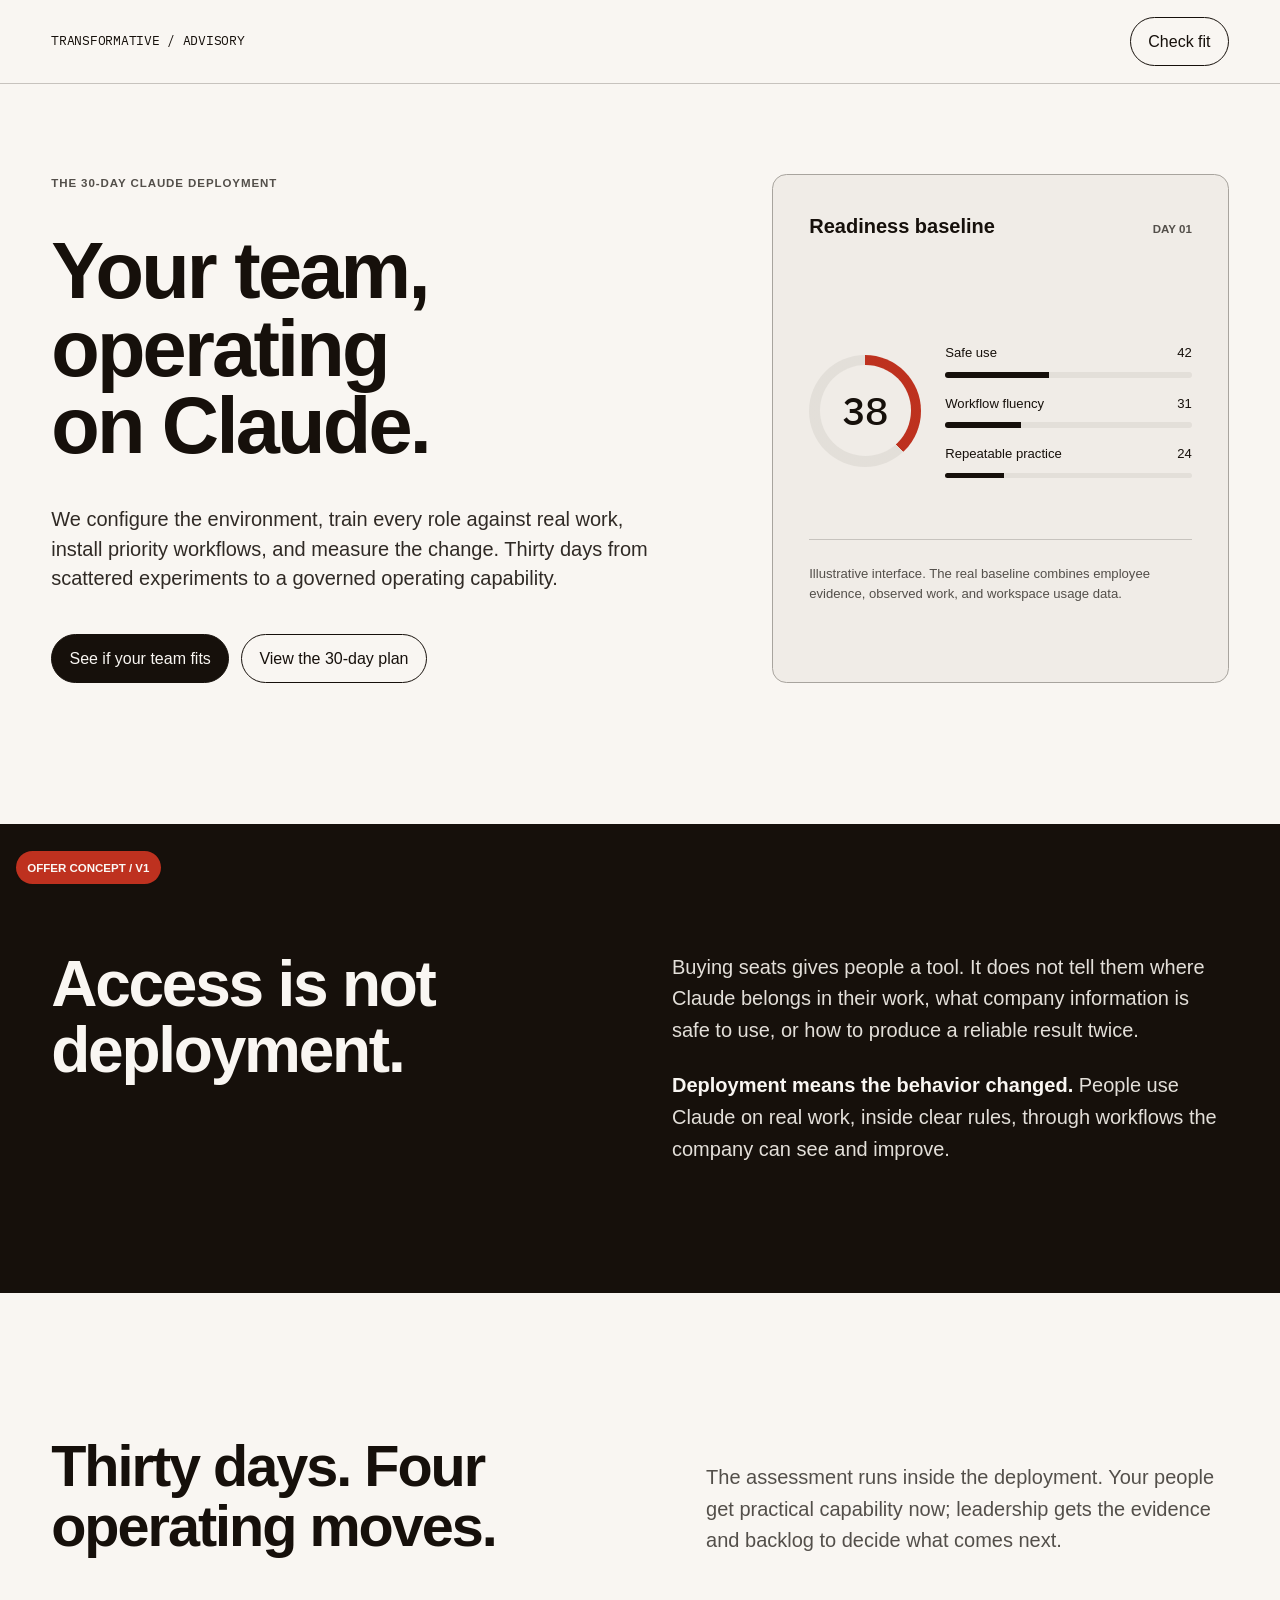
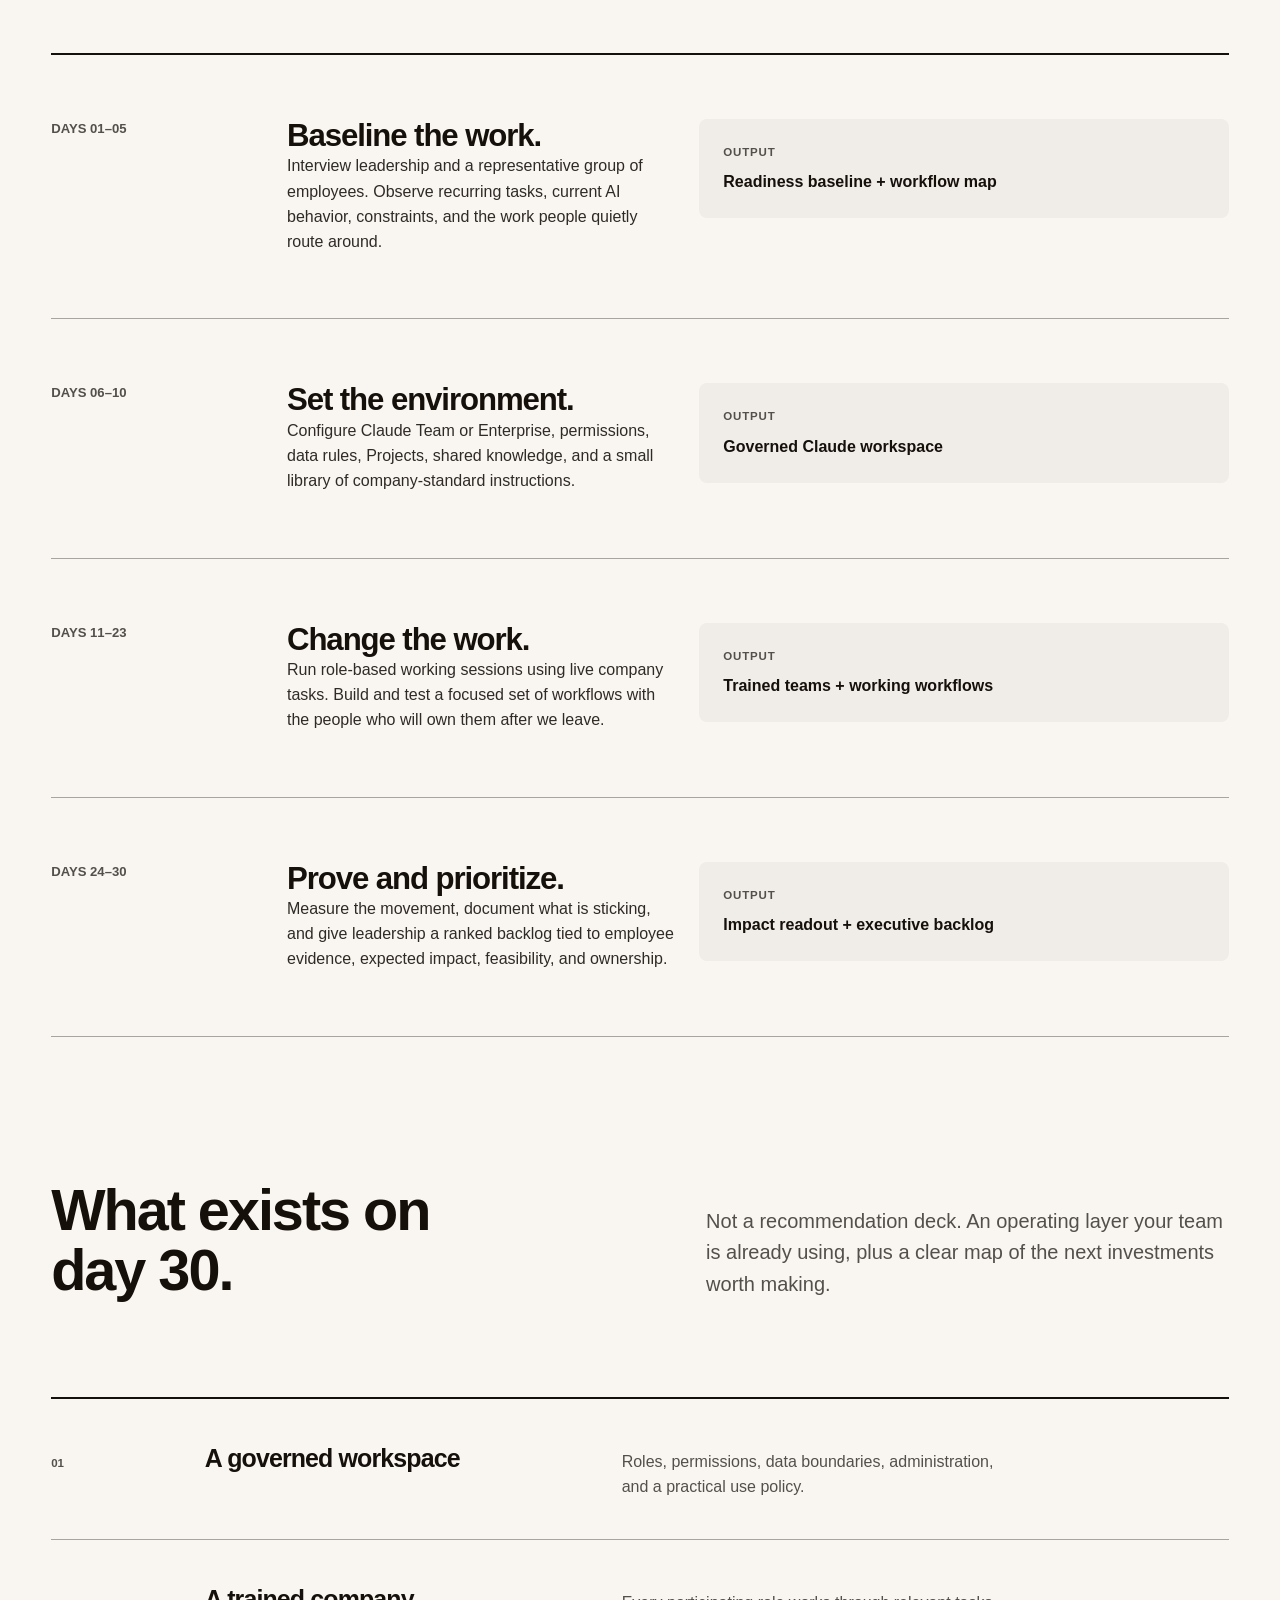
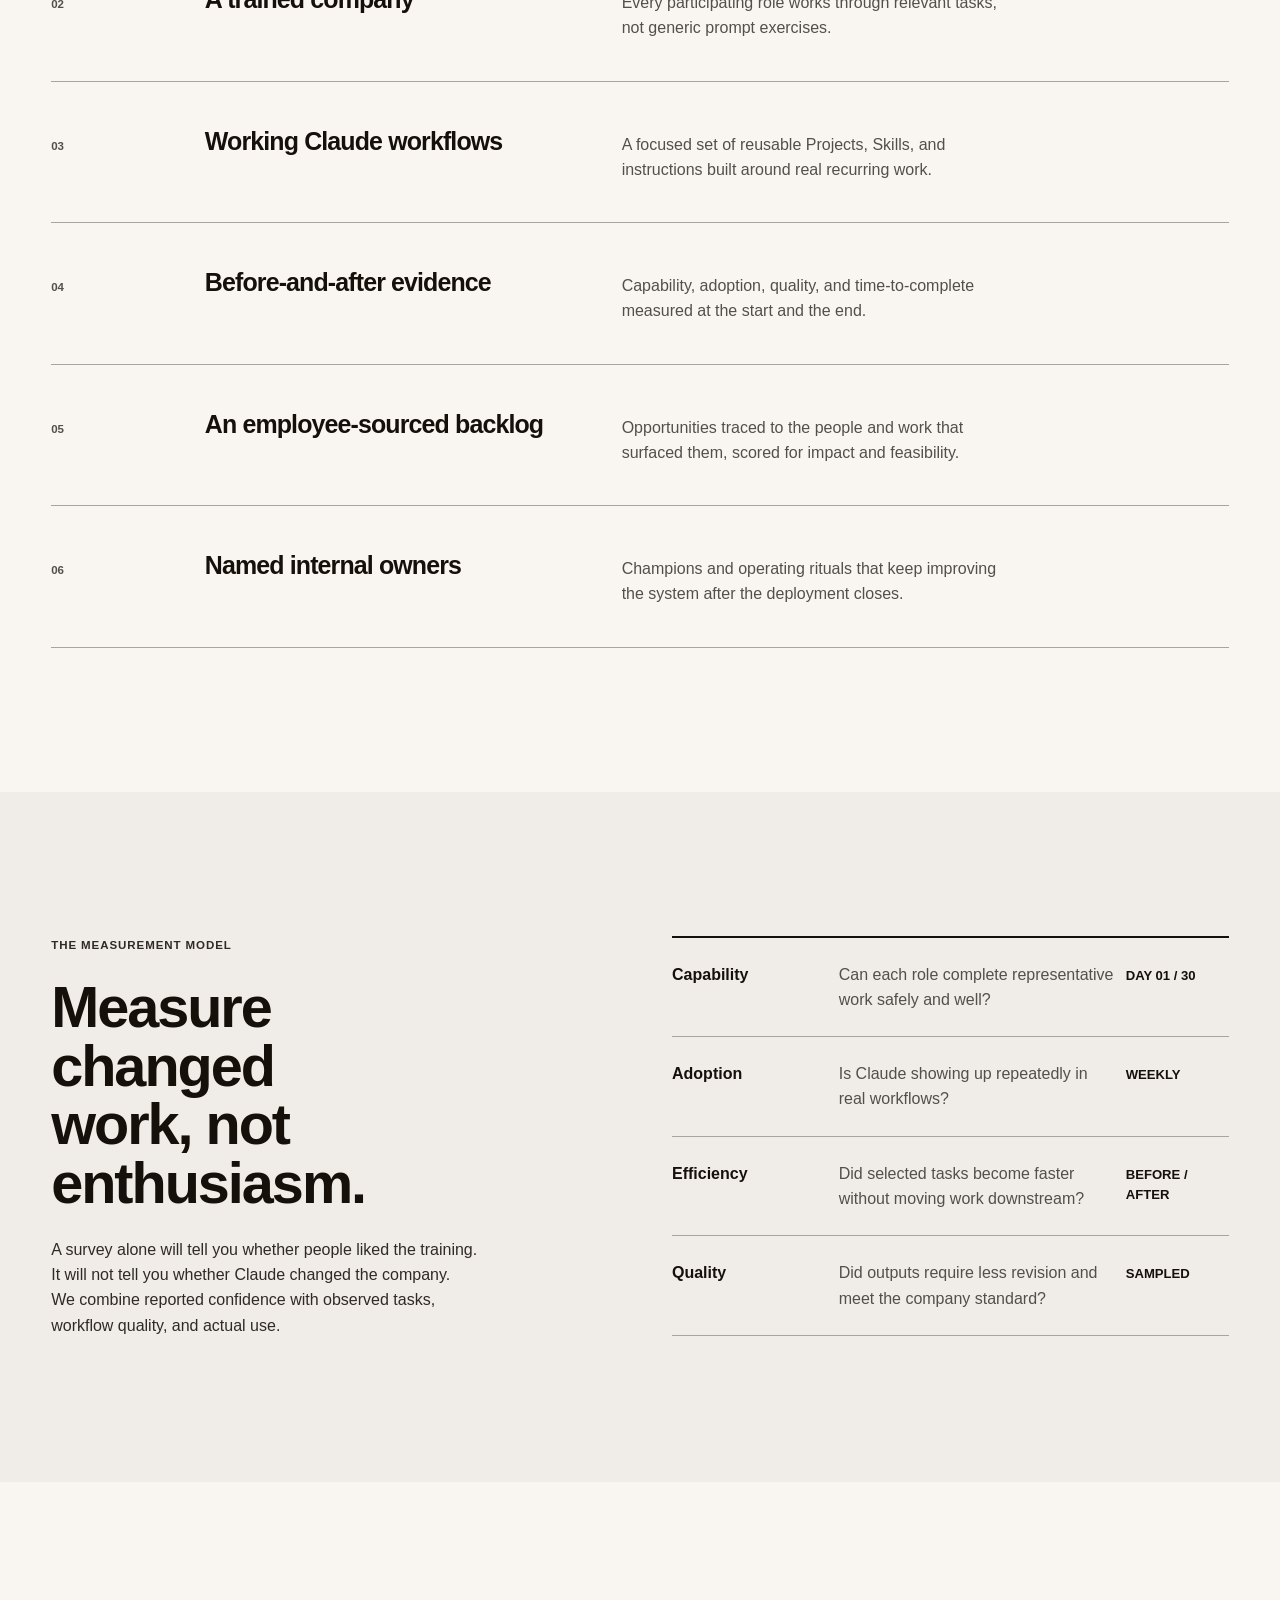
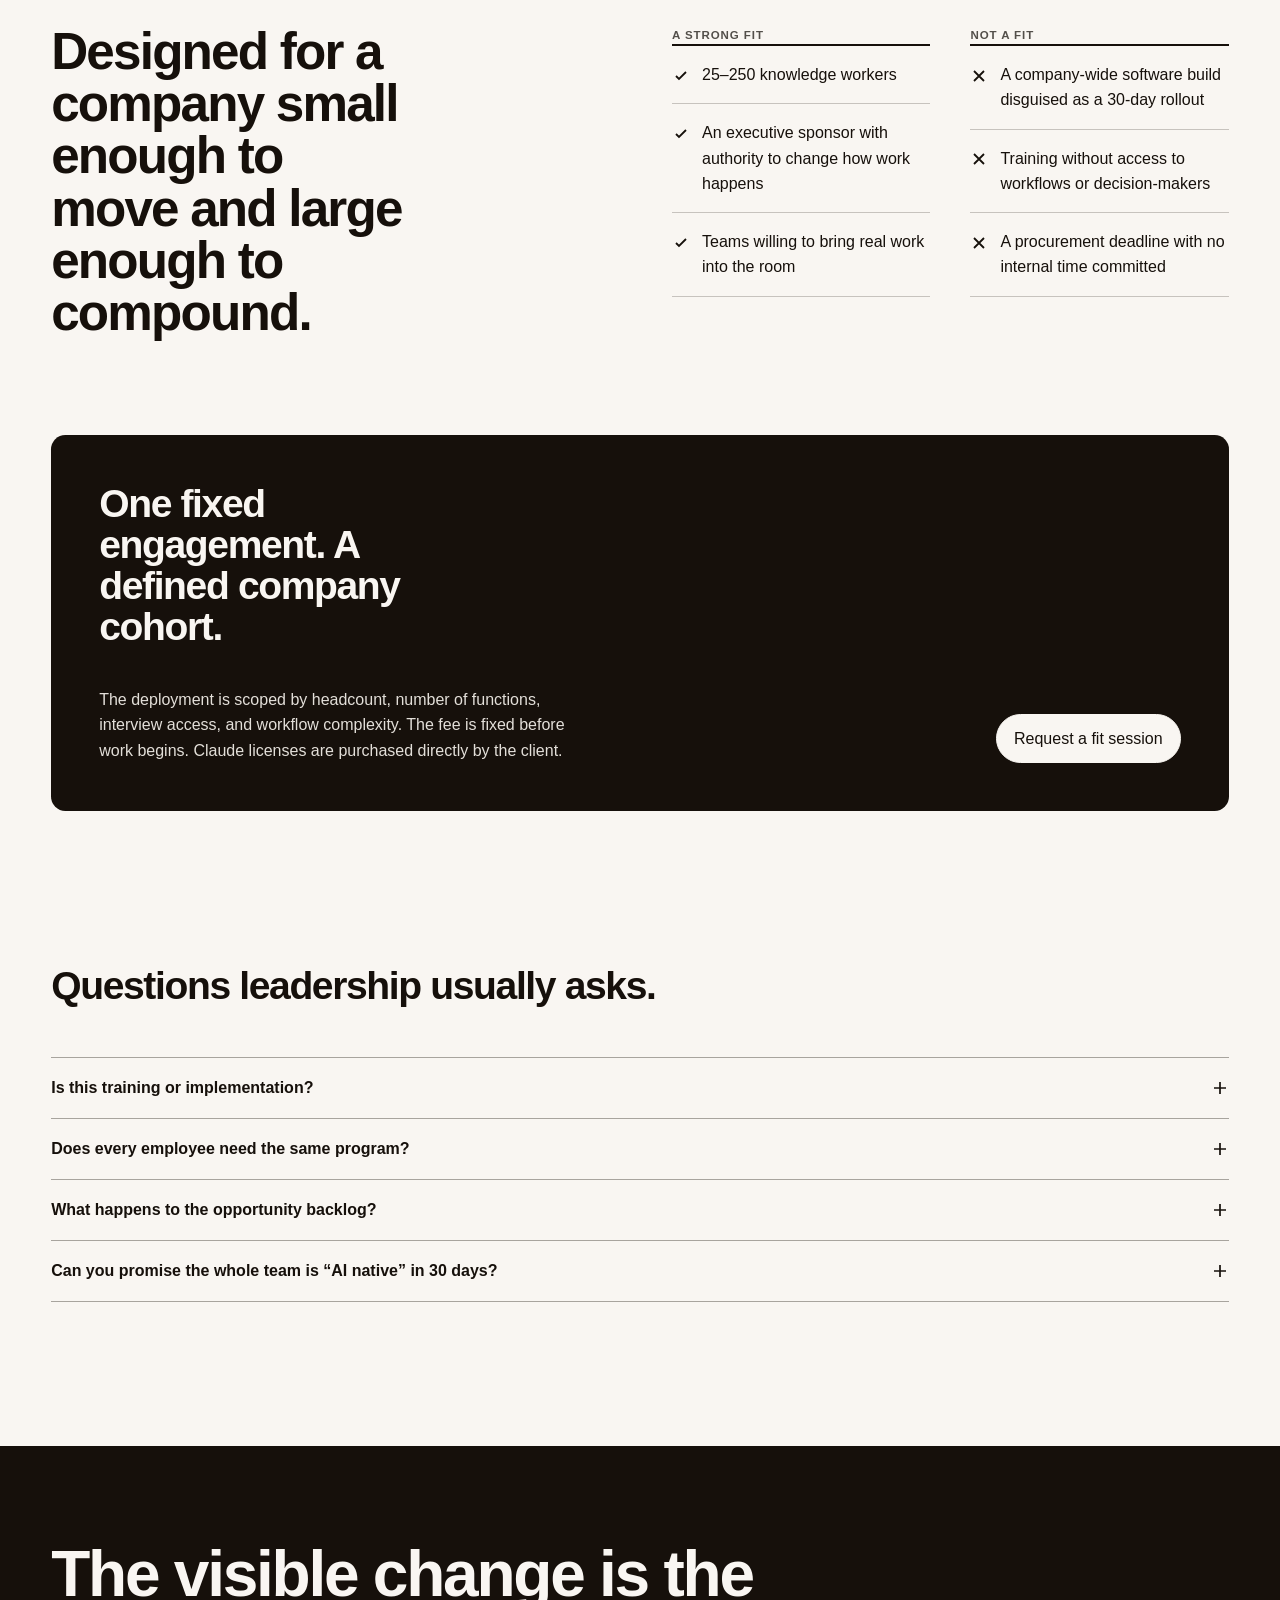
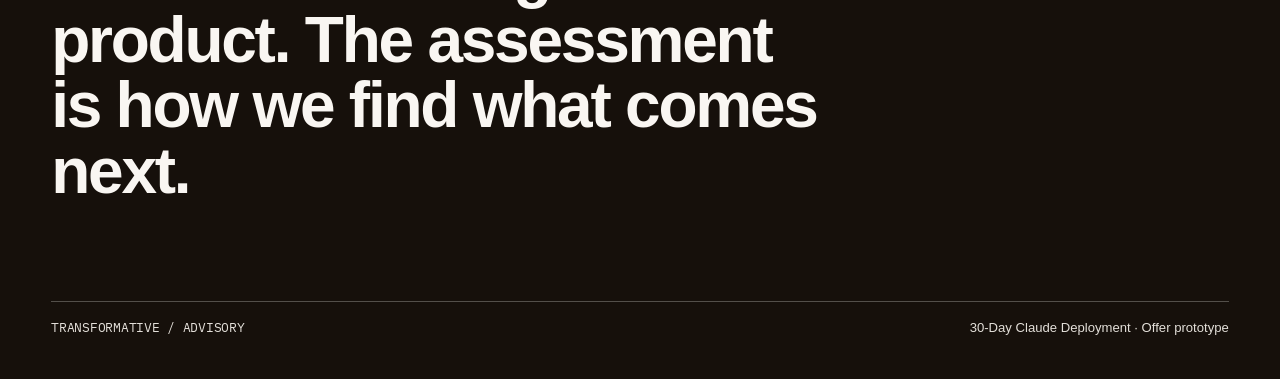
==== 30-day-claude-deployment/index.html @ b27e6325 "Publish 30-day Claude deployment" ====
<!doctype html>
<html lang="en">
<head>
  <meta charset="utf-8">
  <meta name="viewport" content="width=device-width, initial-scale=1, viewport-fit=cover">
  <meta name="description" content="A fixed 30-day Claude deployment for knowledge-work firms: secure setup, role-based training, working workflows, and measured adoption.">
  <title>The 30-Day Claude Deployment · Transformative</title>
  <link rel="preconnect" href="https://api.fontshare.com">
  <link rel="preconnect" href="https://fonts.googleapis.com">
  <link rel="preconnect" href="https://fonts.gstatic.com" crossorigin>
  <link href="https://api.fontshare.com/v2/css?f[]=general-sans@500,600&f[]=switzer@400,600&display=swap" rel="stylesheet">
  <link href="https://fonts.googleapis.com/css2?family=IBM+Plex+Mono:wght@500&display=swap" rel="stylesheet">
  <link rel="stylesheet" href="tokens.css">
  <style>
    /* Hallmark · pre-emit critique: P5 H5 E4 S5 R5 V5
     * genre: modern-minimal · macrostructure: Narrative Workflow · theme: Quiet
     * tone: editorial, exacting, operator-led · anchor hue: signal red
     * enrichment: Tier-A readiness instrument · nav: N9 · footer: Ft5
     * contrast: pass (46–50) · slop: pass (51–55) · honest: pass (56)
     * chrome: pass (57) · tokens: pass (58) · responsive: pass (36, 59, 61–69) · icons: pass (60)
     */
    * { box-sizing: border-box; }
    html, body { margin: 0; overflow-x: clip; scroll-behavior: smooth; }
    body { background: var(--color-paper); color: var(--color-ink); font-family: var(--font-body); font-size: var(--text-base); line-height: 1.58; }
    button, a { font: inherit; }
    a { color: inherit; text-decoration: none; }
    :focus-visible { outline: 3px solid var(--color-focus); outline-offset: 3px; }
    .shell { width: min(100%, var(--page-max)); margin-inline: auto; padding-inline: var(--page-gutter); }
    .nav { min-height: 5.25rem; display: flex; align-items: center; justify-content: space-between; gap: var(--space-md); border-bottom: var(--rule-hair) solid var(--color-rule); }
    .wordmark { font-family: var(--font-outlier); font-size: var(--text-sm); letter-spacing: -0.02em; white-space: nowrap; }
    .nav__cta, .button { min-height: 44px; display: inline-flex; align-items: center; justify-content: center; gap: var(--space-xs); border: var(--rule-hair) solid var(--color-ink); border-radius: var(--radius-pill); padding: 0.68rem 1.08rem; white-space: nowrap; transition: transform var(--dur-fast) var(--ease-out), background-color var(--dur-fast) var(--ease-out), color var(--dur-fast) var(--ease-out); }
    .nav__cta[aria-disabled="true"], .button[aria-disabled="true"] { opacity: 0.55; cursor: not-allowed; pointer-events: none; }
    .button--solid { background: var(--color-ink); color: var(--color-paper); }
    @media (hover:hover) { .nav__cta:hover, .button:hover { transform: translateY(-1px); background: var(--color-ink); color: var(--color-paper); } .button--solid:hover { background: var(--color-ink-2); } }
    .nav__cta:active, .button:active { transform: translateY(1px); }
    .hero { padding-block: clamp(4rem, 7vw, 6rem) clamp(6rem, 11vw, 10rem); display: grid; gap: var(--space-2xl); }
    .hero__copy { display: grid; gap: var(--space-xl); align-content: start; }
    .kicker { margin: 0; color: var(--color-neutral); font-family: var(--font-body); font-weight: 600; font-size: var(--text-xs); letter-spacing: 0.08em; text-transform: uppercase; }
    h1, h2, h3, p { margin: 0; }
    h1, h2, h3 { font-family: var(--font-display); font-weight: 600; letter-spacing: -0.035em; overflow-wrap: anywhere; min-width: 0; }
    h1 { font-size: var(--text-display); line-height: 0.98; max-width: 10ch; }
    .hero__lede { max-width: 55ch; color: var(--color-ink-2); font-size: var(--text-md); line-height: 1.48; }
    .hero__actions { display: flex; flex-wrap: wrap; gap: var(--space-sm); }
    .instrument { border: var(--rule-hair) solid var(--color-rule-2); border-radius: var(--radius-md); background: var(--color-paper-2); padding: clamp(1.25rem, 3vw, 2.25rem); align-self: stretch; display: grid; gap: var(--space-xl); }
    .instrument__top { display: flex; justify-content: space-between; gap: var(--space-md); align-items: baseline; }
    .instrument__top strong { font-family: var(--font-display); font-size: var(--text-md); }
    .instrument__top span { font-family: var(--font-body); font-weight: 600; font-size: var(--text-xs); color: var(--color-neutral); }
    .score { display: grid; grid-template-columns: auto minmax(0,1fr); gap: var(--space-lg); align-items: center; }
    .score__number { width: 7rem; height: 7rem; border-radius: 50%; display: grid; place-items: center; background: conic-gradient(var(--color-accent) 0 38%, var(--color-paper-3) 38% 100%); position: relative; font-family: var(--font-outlier); font-size: var(--text-2xl); font-weight: 500; font-variant-numeric: tabular-nums; }
    .score__number::after { content: ""; position: absolute; inset: 0.65rem; border-radius: 50%; background: var(--color-paper-2); }
    .score__number span { position: relative; z-index: var(--z-base); }
    .bars { display: grid; gap: var(--space-md); }
    .bar { display: grid; gap: var(--space-xs); }
    .bar__label { display: flex; justify-content: space-between; gap: var(--space-md); font-size: var(--text-sm); }
    .bar__track { height: 0.35rem; background: var(--color-paper-3); overflow: clip; border-radius: var(--radius-pill); }
    .bar__fill { height: 100%; width: var(--w); background: var(--color-ink); transform-origin: left; animation: fill var(--dur-slow) var(--ease-out) both; }
    @keyframes fill { from { transform: scaleX(0); } to { transform: scaleX(1); } }
    .instrument__note { padding-top: var(--space-lg); border-top: var(--rule-hair) solid var(--color-rule); color: var(--color-neutral); font-size: var(--text-sm); }
    .premise { background: var(--color-ink); color: var(--color-paper); padding-block: clamp(4rem, 10vw, 8rem); }
    .premise__grid { display: grid; gap: var(--space-2xl); }
    .premise h2 { font-size: clamp(2.35rem, 5vw, 4.8rem); line-height: 1.03; max-width: 14ch; }
    .premise__copy { display: grid; gap: var(--space-lg); max-width: 52ch; color: var(--color-paper-3); font-size: var(--text-md); }
    .premise__copy strong { color: var(--color-paper); }
    .workflow { padding-block: var(--space-4xl); }
    .section-head { display: grid; gap: var(--space-md); margin-bottom: var(--space-3xl); }
    .section-head h2 { font-size: clamp(2.2rem, 4.5vw, 4rem); line-height: 1.04; max-width: 15ch; }
    .section-head p { max-width: 55ch; color: var(--color-neutral); font-size: var(--text-md); }
    .stages { list-style: none; padding: 0; margin: 0; border-top: var(--rule-heavy) solid var(--color-ink); }
    .stage { display: grid; gap: var(--space-lg); padding-block: var(--space-2xl); border-bottom: var(--rule-hair) solid var(--color-rule-2); }
    .stage__time { font-family: var(--font-body); font-weight: 600; font-size: var(--text-sm); color: var(--color-neutral); }
    .stage h3 { font-size: var(--text-xl); line-height: 1.1; }
    .stage p { color: var(--color-ink-2); max-width: 45ch; }
    .stage__output { align-self: start; background: var(--color-paper-2); border-radius: var(--radius-sm); padding: var(--space-lg); display: grid; gap: var(--space-xs); }
    .stage__output span { font-family: var(--font-body); font-weight: 600; font-size: var(--text-xs); color: var(--color-neutral); text-transform: uppercase; letter-spacing: 0.07em; }
    .stage__output strong { font-family: var(--font-display); font-weight: 600; }
    .outcomes { padding-block: 0 var(--space-4xl); }
    .outcome-grid { display: grid; border-top: var(--rule-heavy) solid var(--color-ink); }
    .outcome { padding-block: var(--space-xl); border-bottom: var(--rule-hair) solid var(--color-rule-2); display: grid; gap: var(--space-sm); }
    .outcome__index { font-family: var(--font-body); font-weight: 600; color: var(--color-neutral); font-size: var(--text-xs); }
    .outcome h3 { font-size: var(--text-lg); }
    .outcome p { color: var(--color-neutral); max-width: 45ch; }
    .measurement { background: var(--color-paper-2); padding-block: var(--space-4xl); }
    .measure-grid { display: grid; gap: var(--space-2xl); }
    .measure-copy { display: grid; align-content: start; gap: var(--space-lg); }
    .measure-copy h2 { font-size: clamp(2.2rem, 4.5vw, 4rem); line-height: 1.02; max-width: 11ch; }
    .measure-copy p { color: var(--color-ink-2); max-width: 48ch; }
    .compare { border-top: var(--rule-heavy) solid var(--color-ink); }
    .compare__row { display: grid; gap: var(--space-sm); padding-block: var(--space-lg); border-bottom: var(--rule-hair) solid var(--color-rule-2); }
    .compare__name { font-weight: 600; }
    .compare__method { color: var(--color-neutral); }
    .compare__when { font-family: var(--font-body); font-weight: 600; font-size: var(--text-sm); }
    .fit { padding-block: var(--space-4xl); }
    .fit-grid { display: grid; gap: var(--space-2xl); }
    .fit h2 { font-size: clamp(2.2rem, 4vw, 3.8rem); line-height: 1.02; max-width: 13ch; }
    .fit-columns { display: grid; gap: var(--space-xl); }
    .fit-list { margin: 0; padding: 0; list-style: none; border-top: var(--rule-heavy) solid var(--color-ink); }
    .fit-list li { padding-block: var(--space-md); border-bottom: var(--rule-hair) solid var(--color-rule); display: flex; gap: var(--space-sm); }
    .fit-list svg { flex: 0 0 auto; margin-top: 0.3rem; }
    .commercial { margin-top: var(--space-3xl); background: var(--color-ink); color: var(--color-paper); padding: clamp(1.5rem, 4vw, 3rem); border-radius: var(--radius-md); display: grid; gap: var(--space-xl); }
    .commercial h3 { font-size: var(--text-2xl); line-height: 1.05; max-width: 14ch; }
    .commercial p { color: var(--color-paper-3); max-width: 55ch; }
    .commercial .button { background: var(--color-paper); color: var(--color-ink); border-color: var(--color-paper); justify-self: start; }
    .faq { padding-block: 0 var(--space-4xl); }
    .faq h2 { font-size: var(--text-2xl); margin-bottom: var(--space-xl); }
    details { border-top: var(--rule-hair) solid var(--color-rule-2); }
    details:last-child { border-bottom: var(--rule-hair) solid var(--color-rule-2); }
    summary { cursor: pointer; min-height: 60px; display: flex; align-items: center; justify-content: space-between; gap: var(--space-lg); font-family: var(--font-display); font-weight: 600; list-style: none; }
    summary::-webkit-details-marker { display: none; }
    summary svg { transition: transform var(--dur-fast) var(--ease-out); flex: 0 0 auto; }
    summary:active svg { transform: scale(0.92); }
    details[open] summary svg { transform: rotate(45deg); }
    details p { color: var(--color-neutral); max-width: 65ch; padding-bottom: var(--space-lg); }
    .footer { background: var(--color-ink); color: var(--color-paper); padding-block: var(--space-3xl) var(--space-xl); }
    .footer__line { font-family: var(--font-display); font-size: clamp(2rem, 5vw, 4.2rem); font-weight: 600; line-height: 1.03; letter-spacing: -0.035em; max-width: 22ch; }
    .footer__meta { margin-top: var(--space-3xl); padding-top: var(--space-md); border-top: var(--rule-hair) solid var(--color-neutral); display: flex; justify-content: space-between; gap: var(--space-md); color: var(--color-paper-3); font-size: var(--text-sm); }
    .prototype { position: fixed; inset-inline-start: var(--space-md); inset-block-end: var(--space-md); z-index: var(--z-sticky); padding: 0.45rem 0.7rem; border-radius: var(--radius-pill); background: var(--color-accent); color: var(--color-accent-ink); font-family: var(--font-body); font-weight: 600; font-size: var(--text-xs); box-shadow: 0 1px 2px var(--color-shadow); }
    @media (min-width: 40rem) {
      .stage { grid-template-columns: 0.6fr 1.1fr 1.5fr; align-items: start; }
      .outcome { grid-template-columns: 0.35fr 1fr 1.5fr; align-items: baseline; }
      .compare__row { grid-template-columns: 0.9fr 1.6fr 0.6fr; align-items: baseline; }
      .fit-columns { grid-template-columns: repeat(2, minmax(0, 1fr)); }
    }
    @media (min-width: 60rem) {
      .hero { grid-template-columns: minmax(0, 1.18fr) minmax(0, 0.82fr); align-items: center; }
      .premise__grid, .measure-grid, .fit-grid { grid-template-columns: minmax(0, 1fr) minmax(0, 1fr); }
      .section-head { grid-template-columns: minmax(0, 1.1fr) minmax(0, 0.9fr); align-items: end; }
      .commercial { grid-template-columns: minmax(0, 1fr) auto; align-items: end; }
      .commercial .button { grid-column: 2; grid-row: 1 / span 2; align-self: end; }
    }
    @media (max-width: 24rem) { .hero__actions { display: grid; } .hero__actions .button { width: 100%; } .score { grid-template-columns: 1fr; } .score__number { width: 6rem; height: 6rem; } .footer__meta { flex-direction: column; } }
    @media (prefers-reduced-motion: reduce) { html { scroll-behavior: auto; } *, *::before, *::after { animation-duration: 1ms !important; transition-duration: 1ms !important; } }
  </style>
</head>
<body>
  <header class="shell nav">
    <a class="wordmark" href="#top" aria-label="Transformative, back to top">TRANSFORMATIVE / ADVISORY</a>
    <a class="nav__cta" href="#fit">Check fit</a>
  </header>

  <main id="top">
    <section class="shell hero">
      <div class="hero__copy">
        <p class="kicker">The 30-Day Claude Deployment</p>
        <h1>Your team, operating on Claude.</h1>
        <p class="hero__lede">We configure the environment, train every role against real work, install priority workflows, and measure the change. Thirty days from scattered experiments to a governed operating capability.</p>
        <div class="hero__actions">
          <a class="button button--solid" href="#fit">See if your team fits</a>
          <a class="button" href="#method">View the 30-day plan</a>
        </div>
      </div>
      <aside class="instrument" aria-label="Example AI readiness baseline">
        <div class="instrument__top"><strong>Readiness baseline</strong><span>DAY 01</span></div>
        <div class="score">
          <div class="score__number"><span>38</span></div>
          <div class="bars">
            <div class="bar"><div class="bar__label"><span>Safe use</span><span>42</span></div><div class="bar__track"><div class="bar__fill" style="--w:42%"></div></div></div>
            <div class="bar"><div class="bar__label"><span>Workflow fluency</span><span>31</span></div><div class="bar__track"><div class="bar__fill" style="--w:31%"></div></div></div>
            <div class="bar"><div class="bar__label"><span>Repeatable practice</span><span>24</span></div><div class="bar__track"><div class="bar__fill" style="--w:24%"></div></div></div>
          </div>
        </div>
        <p class="instrument__note">Illustrative interface. The real baseline combines employee evidence, observed work, and workspace usage data.</p>
      </aside>
    </section>

    <section class="premise">
      <div class="shell premise__grid">
        <h2>Access is not deployment.</h2>
        <div class="premise__copy">
          <p>Buying seats gives people a tool. It does not tell them where Claude belongs in their work, what company information is safe to use, or how to produce a reliable result twice.</p>
          <p><strong>Deployment means the behavior changed.</strong> People use Claude on real work, inside clear rules, through workflows the company can see and improve.</p>
        </div>
      </div>
    </section>

    <section class="shell workflow" id="method">
      <div class="section-head">
        <h2>Thirty days. Four operating moves.</h2>
        <p>The assessment runs inside the deployment. Your people get practical capability now; leadership gets the evidence and backlog to decide what comes next.</p>
      </div>
      <ol class="stages">
        <li class="stage"><span class="stage__time">DAYS 01–05</span><div><h3>Baseline the work.</h3><p>Interview leadership and a representative group of employees. Observe recurring tasks, current AI behavior, constraints, and the work people quietly route around.</p></div><div class="stage__output"><span>Output</span><strong>Readiness baseline + workflow map</strong></div></li>
        <li class="stage"><span class="stage__time">DAYS 06–10</span><div><h3>Set the environment.</h3><p>Configure Claude Team or Enterprise, permissions, data rules, Projects, shared knowledge, and a small library of company-standard instructions.</p></div><div class="stage__output"><span>Output</span><strong>Governed Claude workspace</strong></div></li>
        <li class="stage"><span class="stage__time">DAYS 11–23</span><div><h3>Change the work.</h3><p>Run role-based working sessions using live company tasks. Build and test a focused set of workflows with the people who will own them after we leave.</p></div><div class="stage__output"><span>Output</span><strong>Trained teams + working workflows</strong></div></li>
        <li class="stage"><span class="stage__time">DAYS 24–30</span><div><h3>Prove and prioritize.</h3><p>Measure the movement, document what is sticking, and give leadership a ranked backlog tied to employee evidence, expected impact, feasibility, and ownership.</p></div><div class="stage__output"><span>Output</span><strong>Impact readout + executive backlog</strong></div></li>
      </ol>
    </section>

    <section class="shell outcomes">
      <div class="section-head"><h2>What exists on day 30.</h2><p>Not a recommendation deck. An operating layer your team is already using, plus a clear map of the next investments worth making.</p></div>
      <div class="outcome-grid">
        <article class="outcome"><span class="outcome__index">01</span><h3>A governed workspace</h3><p>Roles, permissions, data boundaries, administration, and a practical use policy.</p></article>
        <article class="outcome"><span class="outcome__index">02</span><h3>A trained company</h3><p>Every participating role works through relevant tasks, not generic prompt exercises.</p></article>
        <article class="outcome"><span class="outcome__index">03</span><h3>Working Claude workflows</h3><p>A focused set of reusable Projects, Skills, and instructions built around real recurring work.</p></article>
        <article class="outcome"><span class="outcome__index">04</span><h3>Before-and-after evidence</h3><p>Capability, adoption, quality, and time-to-complete measured at the start and the end.</p></article>
        <article class="outcome"><span class="outcome__index">05</span><h3>An employee-sourced backlog</h3><p>Opportunities traced to the people and work that surfaced them, scored for impact and feasibility.</p></article>
        <article class="outcome"><span class="outcome__index">06</span><h3>Named internal owners</h3><p>Champions and operating rituals that keep improving the system after the deployment closes.</p></article>
      </div>
    </section>

    <section class="measurement">
      <div class="shell measure-grid">
        <div class="measure-copy"><p class="kicker">The measurement model</p><h2>Measure changed work, not enthusiasm.</h2><p>A survey alone will tell you whether people liked the training. It will not tell you whether Claude changed the company. We combine reported confidence with observed tasks, workflow quality, and actual use.</p></div>
        <div class="compare" role="table" aria-label="Measurement dimensions">
          <div class="compare__row" role="row"><span class="compare__name" role="cell">Capability</span><span class="compare__method" role="cell">Can each role complete representative work safely and well?</span><span class="compare__when" role="cell">DAY 01 / 30</span></div>
          <div class="compare__row" role="row"><span class="compare__name" role="cell">Adoption</span><span class="compare__method" role="cell">Is Claude showing up repeatedly in real workflows?</span><span class="compare__when" role="cell">WEEKLY</span></div>
          <div class="compare__row" role="row"><span class="compare__name" role="cell">Efficiency</span><span class="compare__method" role="cell">Did selected tasks become faster without moving work downstream?</span><span class="compare__when" role="cell">BEFORE / AFTER</span></div>
          <div class="compare__row" role="row"><span class="compare__name" role="cell">Quality</span><span class="compare__method" role="cell">Did outputs require less revision and meet the company standard?</span><span class="compare__when" role="cell">SAMPLED</span></div>
        </div>
      </div>
    </section>

    <section class="shell fit" id="fit">
      <div class="fit-grid">
        <h2>Designed for a company small enough to move and large enough to compound.</h2>
        <div class="fit-columns">
          <div><p class="kicker">A strong fit</p><ul class="fit-list"><li><svg width="18" height="18" viewBox="0 0 18 18" aria-hidden="true"><path d="m4 9 3 3 7-7" fill="none" stroke="currentColor" stroke-width="1.8"/></svg><span>25–250 knowledge workers</span></li><li><svg width="18" height="18" viewBox="0 0 18 18" aria-hidden="true"><path d="m4 9 3 3 7-7" fill="none" stroke="currentColor" stroke-width="1.8"/></svg><span>An executive sponsor with authority to change how work happens</span></li><li><svg width="18" height="18" viewBox="0 0 18 18" aria-hidden="true"><path d="m4 9 3 3 7-7" fill="none" stroke="currentColor" stroke-width="1.8"/></svg><span>Teams willing to bring real work into the room</span></li></ul></div>
          <div><p class="kicker">Not a fit</p><ul class="fit-list"><li><svg width="18" height="18" viewBox="0 0 18 18" aria-hidden="true"><path d="M4 4l10 10M14 4 4 14" fill="none" stroke="currentColor" stroke-width="1.8"/></svg><span>A company-wide software build disguised as a 30-day rollout</span></li><li><svg width="18" height="18" viewBox="0 0 18 18" aria-hidden="true"><path d="M4 4l10 10M14 4 4 14" fill="none" stroke="currentColor" stroke-width="1.8"/></svg><span>Training without access to workflows or decision-makers</span></li><li><svg width="18" height="18" viewBox="0 0 18 18" aria-hidden="true"><path d="M4 4l10 10M14 4 4 14" fill="none" stroke="currentColor" stroke-width="1.8"/></svg><span>A procurement deadline with no internal time committed</span></li></ul></div>
        </div>
      </div>
      <div class="commercial">
        <h3>One fixed engagement. A defined company cohort.</h3>
        <p>The deployment is scoped by headcount, number of functions, interview access, and workflow complexity. The fee is fixed before work begins. Claude licenses are purchased directly by the client.</p>
        <a class="button" href="#contact-note">Request a fit session</a>
      </div>
    </section>

    <section class="shell faq" id="contact-note">
      <h2>Questions leadership usually asks.</h2>
      <details><summary>Is this training or implementation?<svg width="18" height="18" viewBox="0 0 18 18" aria-hidden="true"><path d="M9 3v12M3 9h12" fill="none" stroke="currentColor" stroke-width="1.7"/></svg></summary><p>Both, but the unit of work is deployment. Training happens inside configured workflows, with governance and measurement around it. The goal is not that people understand Claude. The goal is that Claude becomes a useful, repeatable part of how the company works.</p></details>
      <details><summary>Does every employee need the same program?<svg width="18" height="18" viewBox="0 0 18 18" aria-hidden="true"><path d="M9 3v12M3 9h12" fill="none" stroke="currentColor" stroke-width="1.7"/></svg></summary><p>No. Everyone receives a common operating foundation. Role-based sessions then focus on the work, risks, and patterns relevant to each function. Executives, operators, sales, finance, and product should not receive the same workshop.</p></details>
      <details><summary>What happens to the opportunity backlog?<svg width="18" height="18" viewBox="0 0 18 18" aria-hidden="true"><path d="M9 3v12M3 9h12" fill="none" stroke="currentColor" stroke-width="1.7"/></svg></summary><p>The company owns it. Leadership can assign items internally, engage another partner, or continue with Transformative through a separate build-and-deploy cadence. The 30-day engagement stands on its own.</p></details>
      <details><summary>Can you promise the whole team is “AI native” in 30 days?<svg width="18" height="18" viewBox="0 0 18 18" aria-hidden="true"><path d="M9 3v12M3 9h12" fill="none" stroke="currentColor" stroke-width="1.7"/></svg></summary><p>No serious operator should promise a permanent culture change in a month. We can promise a governed environment, role-specific working sessions, deployed workflows, measured evidence, and internal owners. That is enough to move the company from access to operating capability.</p></details>
    </section>
  </main>

  <footer class="footer">
    <div class="shell"><p class="footer__line">The visible change is the product. The assessment is how we find what comes next.</p><div class="footer__meta"><span class="wordmark">TRANSFORMATIVE / ADVISORY</span><span>30-Day Claude Deployment · Offer prototype</span></div></div>
  </footer>
  <div class="prototype" aria-label="This page is a concept prototype">OFFER CONCEPT / V1</div>
</body>
</html>
---- 30-day-claude-deployment/tokens.css ----
:root {
  --color-paper: oklch(97.5% 0.006 78);
  --color-paper-2: oklch(94.5% 0.008 78);
  --color-paper-3: oklch(90.5% 0.009 78);
  --color-ink: oklch(18% 0.014 66);
  --color-ink-2: oklch(29% 0.012 66);
  --color-neutral: oklch(43% 0.01 70);
  --color-muted: oklch(50% 0.009 72);
  --color-rule: oklch(82% 0.009 76);
  --color-rule-2: oklch(72% 0.01 76);
  --color-accent: oklch(53% 0.18 31);
  --color-accent-ink: oklch(98% 0.005 78);
  --color-focus: oklch(44% 0.17 31);
  --color-success: oklch(46% 0.11 150);
  --color-error: oklch(49% 0.18 25);
  --color-shadow: oklch(20% 0.01 66 / 0.14);
  --font-display: "General Sans", "Avenir Next", sans-serif;
  --font-body: "Switzer", "Avenir Next", sans-serif;
  --font-outlier: "IBM Plex Mono", ui-monospace, monospace;
  --space-3xs: 0.125rem;
  --space-2xs: 0.25rem;
  --space-xs: 0.5rem;
  --space-sm: 0.75rem;
  --space-md: 1rem;
  --space-lg: 1.5rem;
  --space-xl: 2.5rem;
  --space-2xl: 4rem;
  --space-3xl: 6rem;
  --space-4xl: 9rem;
  --text-xs: 0.72rem;
  --text-sm: 0.82rem;
  --text-base: 1rem;
  --text-md: 1.25rem;
  --text-lg: 1.56rem;
  --text-xl: 1.95rem;
  --text-2xl: 2.44rem;
  --text-3xl: 3.05rem;
  --text-display: clamp(2.9rem, 6.2vw, 5.25rem);
  --ease-out: cubic-bezier(0.16, 1, 0.3, 1);
  --ease-in: cubic-bezier(0.7, 0, 0.84, 0);
  --ease-in-out: cubic-bezier(0.65, 0, 0.35, 1);
  --dur-fast: 120ms;
  --dur-base: 240ms;
  --dur-slow: 520ms;
  --rule-hair: 1px;
  --rule-heavy: 2px;
  --radius-sm: 0.5rem;
  --radius-md: 0.9rem;
  --radius-pill: 999px;
  --page-gutter: clamp(1rem, 4vw, 4.5rem);
  --page-max: 92rem;
  --z-base: 1;
  --z-raised: 10;
  --z-sticky: 200;
}
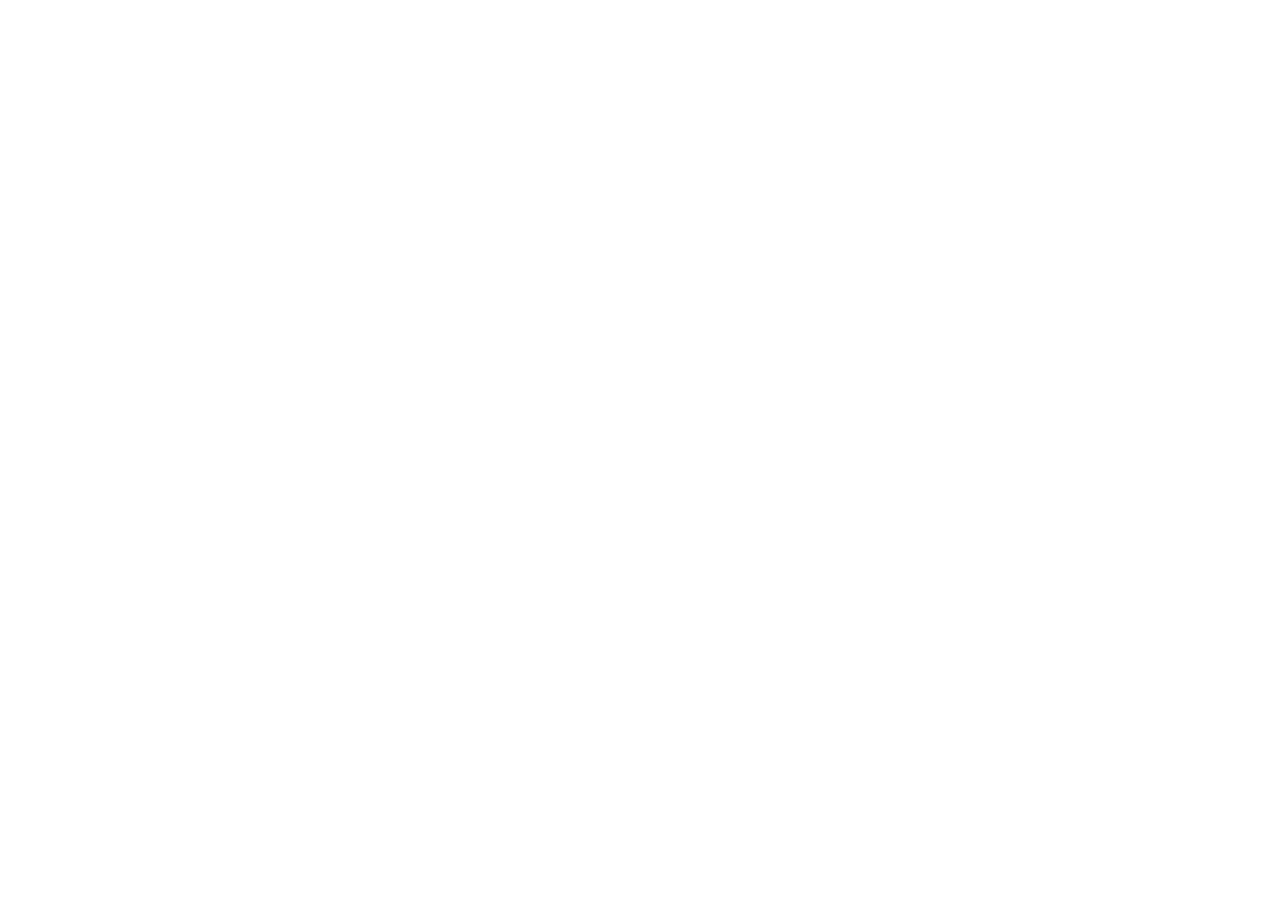
==== commit 9ef57174: "Publish Transformative Claude deployment preview" ====
--- a/30-day-claude-deployment/index.html
+++ b/30-day-claude-deployment/index.html
@@ -1,241 +1,64 @@
 <!doctype html>
 <html lang="en">
-<head>
-  <meta charset="utf-8">
-  <meta name="viewport" content="width=device-width, initial-scale=1, viewport-fit=cover">
-  <meta name="description" content="A fixed 30-day Claude deployment for knowledge-work firms: secure setup, role-based training, working workflows, and measured adoption.">
-  <title>The 30-Day Claude Deployment · Transformative</title>
-  <link rel="preconnect" href="https://api.fontshare.com">
-  <link rel="preconnect" href="https://fonts.googleapis.com">
-  <link rel="preconnect" href="https://fonts.gstatic.com" crossorigin>
-  <link href="https://api.fontshare.com/v2/css?f[]=general-sans@500,600&f[]=switzer@400,600&display=swap" rel="stylesheet">
-  <link href="https://fonts.googleapis.com/css2?family=IBM+Plex+Mono:wght@500&display=swap" rel="stylesheet">
-  <link rel="stylesheet" href="tokens.css">
-  <style>
-    /* Hallmark · pre-emit critique: P5 H5 E4 S5 R5 V5
-     * genre: modern-minimal · macrostructure: Narrative Workflow · theme: Quiet
-     * tone: editorial, exacting, operator-led · anchor hue: signal red
-     * enrichment: Tier-A readiness instrument · nav: N9 · footer: Ft5
-     * contrast: pass (46–50) · slop: pass (51–55) · honest: pass (56)
-     * chrome: pass (57) · tokens: pass (58) · responsive: pass (36, 59, 61–69) · icons: pass (60)
-     */
-    * { box-sizing: border-box; }
-    html, body { margin: 0; overflow-x: clip; scroll-behavior: smooth; }
-    body { background: var(--color-paper); color: var(--color-ink); font-family: var(--font-body); font-size: var(--text-base); line-height: 1.58; }
-    button, a { font: inherit; }
-    a { color: inherit; text-decoration: none; }
-    :focus-visible { outline: 3px solid var(--color-focus); outline-offset: 3px; }
-    .shell { width: min(100%, var(--page-max)); margin-inline: auto; padding-inline: var(--page-gutter); }
-    .nav { min-height: 5.25rem; display: flex; align-items: center; justify-content: space-between; gap: var(--space-md); border-bottom: var(--rule-hair) solid var(--color-rule); }
-    .wordmark { font-family: var(--font-outlier); font-size: var(--text-sm); letter-spacing: -0.02em; white-space: nowrap; }
-    .nav__cta, .button { min-height: 44px; display: inline-flex; align-items: center; justify-content: center; gap: var(--space-xs); border: var(--rule-hair) solid var(--color-ink); border-radius: var(--radius-pill); padding: 0.68rem 1.08rem; white-space: nowrap; transition: transform var(--dur-fast) var(--ease-out), background-color var(--dur-fast) var(--ease-out), color var(--dur-fast) var(--ease-out); }
-    .nav__cta[aria-disabled="true"], .button[aria-disabled="true"] { opacity: 0.55; cursor: not-allowed; pointer-events: none; }
-    .button--solid { background: var(--color-ink); color: var(--color-paper); }
-    @media (hover:hover) { .nav__cta:hover, .button:hover { transform: translateY(-1px); background: var(--color-ink); color: var(--color-paper); } .button--solid:hover { background: var(--color-ink-2); } }
-    .nav__cta:active, .button:active { transform: translateY(1px); }
-    .hero { padding-block: clamp(4rem, 7vw, 6rem) clamp(6rem, 11vw, 10rem); display: grid; gap: var(--space-2xl); }
-    .hero__copy { display: grid; gap: var(--space-xl); align-content: start; }
-    .kicker { margin: 0; color: var(--color-neutral); font-family: var(--font-body); font-weight: 600; font-size: var(--text-xs); letter-spacing: 0.08em; text-transform: uppercase; }
-    h1, h2, h3, p { margin: 0; }
-    h1, h2, h3 { font-family: var(--font-display); font-weight: 600; letter-spacing: -0.035em; overflow-wrap: anywhere; min-width: 0; }
-    h1 { font-size: var(--text-display); line-height: 0.98; max-width: 10ch; }
-    .hero__lede { max-width: 55ch; color: var(--color-ink-2); font-size: var(--text-md); line-height: 1.48; }
-    .hero__actions { display: flex; flex-wrap: wrap; gap: var(--space-sm); }
-    .instrument { border: var(--rule-hair) solid var(--color-rule-2); border-radius: var(--radius-md); background: var(--color-paper-2); padding: clamp(1.25rem, 3vw, 2.25rem); align-self: stretch; display: grid; gap: var(--space-xl); }
-    .instrument__top { display: flex; justify-content: space-between; gap: var(--space-md); align-items: baseline; }
-    .instrument__top strong { font-family: var(--font-display); font-size: var(--text-md); }
-    .instrument__top span { font-family: var(--font-body); font-weight: 600; font-size: var(--text-xs); color: var(--color-neutral); }
-    .score { display: grid; grid-template-columns: auto minmax(0,1fr); gap: var(--space-lg); align-items: center; }
-    .score__number { width: 7rem; height: 7rem; border-radius: 50%; display: grid; place-items: center; background: conic-gradient(var(--color-accent) 0 38%, var(--color-paper-3) 38% 100%); position: relative; font-family: var(--font-outlier); font-size: var(--text-2xl); font-weight: 500; font-variant-numeric: tabular-nums; }
-    .score__number::after { content: ""; position: absolute; inset: 0.65rem; border-radius: 50%; background: var(--color-paper-2); }
-    .score__number span { position: relative; z-index: var(--z-base); }
-    .bars { display: grid; gap: var(--space-md); }
-    .bar { display: grid; gap: var(--space-xs); }
-    .bar__label { display: flex; justify-content: space-between; gap: var(--space-md); font-size: var(--text-sm); }
-    .bar__track { height: 0.35rem; background: var(--color-paper-3); overflow: clip; border-radius: var(--radius-pill); }
-    .bar__fill { height: 100%; width: var(--w); background: var(--color-ink); transform-origin: left; animation: fill var(--dur-slow) var(--ease-out) both; }
-    @keyframes fill { from { transform: scaleX(0); } to { transform: scaleX(1); } }
-    .instrument__note { padding-top: var(--space-lg); border-top: var(--rule-hair) solid var(--color-rule); color: var(--color-neutral); font-size: var(--text-sm); }
-    .premise { background: var(--color-ink); color: var(--color-paper); padding-block: clamp(4rem, 10vw, 8rem); }
-    .premise__grid { display: grid; gap: var(--space-2xl); }
-    .premise h2 { font-size: clamp(2.35rem, 5vw, 4.8rem); line-height: 1.03; max-width: 14ch; }
-    .premise__copy { display: grid; gap: var(--space-lg); max-width: 52ch; color: var(--color-paper-3); font-size: var(--text-md); }
-    .premise__copy strong { color: var(--color-paper); }
-    .workflow { padding-block: var(--space-4xl); }
-    .section-head { display: grid; gap: var(--space-md); margin-bottom: var(--space-3xl); }
-    .section-head h2 { font-size: clamp(2.2rem, 4.5vw, 4rem); line-height: 1.04; max-width: 15ch; }
-    .section-head p { max-width: 55ch; color: var(--color-neutral); font-size: var(--text-md); }
-    .stages { list-style: none; padding: 0; margin: 0; border-top: var(--rule-heavy) solid var(--color-ink); }
-    .stage { display: grid; gap: var(--space-lg); padding-block: var(--space-2xl); border-bottom: var(--rule-hair) solid var(--color-rule-2); }
-    .stage__time { font-family: var(--font-body); font-weight: 600; font-size: var(--text-sm); color: var(--color-neutral); }
-    .stage h3 { font-size: var(--text-xl); line-height: 1.1; }
-    .stage p { color: var(--color-ink-2); max-width: 45ch; }
-    .stage__output { align-self: start; background: var(--color-paper-2); border-radius: var(--radius-sm); padding: var(--space-lg); display: grid; gap: var(--space-xs); }
-    .stage__output span { font-family: var(--font-body); font-weight: 600; font-size: var(--text-xs); color: var(--color-neutral); text-transform: uppercase; letter-spacing: 0.07em; }
-    .stage__output strong { font-family: var(--font-display); font-weight: 600; }
-    .outcomes { padding-block: 0 var(--space-4xl); }
-    .outcome-grid { display: grid; border-top: var(--rule-heavy) solid var(--color-ink); }
-    .outcome { padding-block: var(--space-xl); border-bottom: var(--rule-hair) solid var(--color-rule-2); display: grid; gap: var(--space-sm); }
-    .outcome__index { font-family: var(--font-body); font-weight: 600; color: var(--color-neutral); font-size: var(--text-xs); }
-    .outcome h3 { font-size: var(--text-lg); }
-    .outcome p { color: var(--color-neutral); max-width: 45ch; }
-    .measurement { background: var(--color-paper-2); padding-block: var(--space-4xl); }
-    .measure-grid { display: grid; gap: var(--space-2xl); }
-    .measure-copy { display: grid; align-content: start; gap: var(--space-lg); }
-    .measure-copy h2 { font-size: clamp(2.2rem, 4.5vw, 4rem); line-height: 1.02; max-width: 11ch; }
-    .measure-copy p { color: var(--color-ink-2); max-width: 48ch; }
-    .compare { border-top: var(--rule-heavy) solid var(--color-ink); }
-    .compare__row { display: grid; gap: var(--space-sm); padding-block: var(--space-lg); border-bottom: var(--rule-hair) solid var(--color-rule-2); }
-    .compare__name { font-weight: 600; }
-    .compare__method { color: var(--color-neutral); }
-    .compare__when { font-family: var(--font-body); font-weight: 600; font-size: var(--text-sm); }
-    .fit { padding-block: var(--space-4xl); }
-    .fit-grid { display: grid; gap: var(--space-2xl); }
-    .fit h2 { font-size: clamp(2.2rem, 4vw, 3.8rem); line-height: 1.02; max-width: 13ch; }
-    .fit-columns { display: grid; gap: var(--space-xl); }
-    .fit-list { margin: 0; padding: 0; list-style: none; border-top: var(--rule-heavy) solid var(--color-ink); }
-    .fit-list li { padding-block: var(--space-md); border-bottom: var(--rule-hair) solid var(--color-rule); display: flex; gap: var(--space-sm); }
-    .fit-list svg { flex: 0 0 auto; margin-top: 0.3rem; }
-    .commercial { margin-top: var(--space-3xl); background: var(--color-ink); color: var(--color-paper); padding: clamp(1.5rem, 4vw, 3rem); border-radius: var(--radius-md); display: grid; gap: var(--space-xl); }
-    .commercial h3 { font-size: var(--text-2xl); line-height: 1.05; max-width: 14ch; }
-    .commercial p { color: var(--color-paper-3); max-width: 55ch; }
-    .commercial .button { background: var(--color-paper); color: var(--color-ink); border-color: var(--color-paper); justify-self: start; }
-    .faq { padding-block: 0 var(--space-4xl); }
-    .faq h2 { font-size: var(--text-2xl); margin-bottom: var(--space-xl); }
-    details { border-top: var(--rule-hair) solid var(--color-rule-2); }
-    details:last-child { border-bottom: var(--rule-hair) solid var(--color-rule-2); }
-    summary { cursor: pointer; min-height: 60px; display: flex; align-items: center; justify-content: space-between; gap: var(--space-lg); font-family: var(--font-display); font-weight: 600; list-style: none; }
-    summary::-webkit-details-marker { display: none; }
-    summary svg { transition: transform var(--dur-fast) var(--ease-out); flex: 0 0 auto; }
-    summary:active svg { transform: scale(0.92); }
-    details[open] summary svg { transform: rotate(45deg); }
-    details p { color: var(--color-neutral); max-width: 65ch; padding-bottom: var(--space-lg); }
-    .footer { background: var(--color-ink); color: var(--color-paper); padding-block: var(--space-3xl) var(--space-xl); }
-    .footer__line { font-family: var(--font-display); font-size: clamp(2rem, 5vw, 4.2rem); font-weight: 600; line-height: 1.03; letter-spacing: -0.035em; max-width: 22ch; }
-    .footer__meta { margin-top: var(--space-3xl); padding-top: var(--space-md); border-top: var(--rule-hair) solid var(--color-neutral); display: flex; justify-content: space-between; gap: var(--space-md); color: var(--color-paper-3); font-size: var(--text-sm); }
-    .prototype { position: fixed; inset-inline-start: var(--space-md); inset-block-end: var(--space-md); z-index: var(--z-sticky); padding: 0.45rem 0.7rem; border-radius: var(--radius-pill); background: var(--color-accent); color: var(--color-accent-ink); font-family: var(--font-body); font-weight: 600; font-size: var(--text-xs); box-shadow: 0 1px 2px var(--color-shadow); }
-    @media (min-width: 40rem) {
-      .stage { grid-template-columns: 0.6fr 1.1fr 1.5fr; align-items: start; }
-      .outcome { grid-template-columns: 0.35fr 1fr 1.5fr; align-items: baseline; }
-      .compare__row { grid-template-columns: 0.9fr 1.6fr 0.6fr; align-items: baseline; }
-      .fit-columns { grid-template-columns: repeat(2, minmax(0, 1fr)); }
-    }
-    @media (min-width: 60rem) {
-      .hero { grid-template-columns: minmax(0, 1.18fr) minmax(0, 0.82fr); align-items: center; }
-      .premise__grid, .measure-grid, .fit-grid { grid-template-columns: minmax(0, 1fr) minmax(0, 1fr); }
-      .section-head { grid-template-columns: minmax(0, 1.1fr) minmax(0, 0.9fr); align-items: end; }
-      .commercial { grid-template-columns: minmax(0, 1fr) auto; align-items: end; }
-      .commercial .button { grid-column: 2; grid-row: 1 / span 2; align-self: end; }
-    }
-    @media (max-width: 24rem) { .hero__actions { display: grid; } .hero__actions .button { width: 100%; } .score { grid-template-columns: 1fr; } .score__number { width: 6rem; height: 6rem; } .footer__meta { flex-direction: column; } }
-    @media (prefers-reduced-motion: reduce) { html { scroll-behavior: auto; } *, *::before, *::after { animation-duration: 1ms !important; transition-duration: 1ms !important; } }
-  </style>
+  <head>
+    <meta charset="UTF-8" />
+    <meta name="viewport" content="width=device-width, initial-scale=1.0" />
+    
+    <!-- Favicon -->
+    <link rel="icon" type="image/png" href="/clark-public-previews/30-day-claude-deployment/favicon.png">
+    <link rel="shortcut icon" type="image/png" href="/clark-public-previews/30-day-claude-deployment/favicon.png" />
+    <link rel="apple-touch-icon" href="/clark-public-previews/30-day-claude-deployment/favicon.png" />
+    
+    <!-- Default meta tags (overridden by react-helmet-async on each page) -->
+    <title>Transformative Studio — We Build AI-Native Vertical Ventures</title>
+    <meta name="description" content="We partner with deeply embedded operators to build AI-native companies that reshape how entire industries operate.">
+    <meta name="author" content="Transformative Studio" />
+    
+    <!-- Open Graph defaults -->
+    <meta property="og:type" content="website" />
+    <meta property="og:site_name" content="Transformative Studio" />
+    
+    
+    <meta property="og:image" content="https://storage.googleapis.com/gpt-engineer-file-uploads/YTtvnorpePTo8XOfCdB7QUTEZCm2/social-images/social-1774490429745-Gemini_Generated_Image_95olvt95olvt95ol.webp">
+    
+    <!-- Twitter defaults -->
+    <meta name="twitter:card" content="summary_large_image" />
+    <meta name="twitter:site" content="@Transformative" />
+    
+    
+    <meta name="twitter:image" content="https://storage.googleapis.com/gpt-engineer-file-uploads/YTtvnorpePTo8XOfCdB7QUTEZCm2/social-images/social-1774490429745-Gemini_Generated_Image_95olvt95olvt95ol.webp">
+    
+  
+  
+  
+  
+  
+  
+  
+  
+  
+  
+  
+  
+  
+  
+  
+  
+  
+  
+  
+  
+  
+  
+  
+  <meta property="og:title" content="Transformative Studio — We Build AI-Native Vertical Ventures">
+  <meta name="twitter:title" content="Transformative Studio — We Build AI-Native Vertical Ventures">
+  <meta property="og:description" content="We partner with deeply embedded operators to build AI-native companies that reshape how entire industries operate.">
+  <meta name="twitter:description" content="We partner with deeply embedded operators to build AI-native companies that reshape how entire industries operate.">
+  <script type="module" crossorigin src="/clark-public-previews/30-day-claude-deployment/assets/index-_c2ySgWV.js"></script>
+  <link rel="stylesheet" crossorigin href="/clark-public-previews/30-day-claude-deployment/assets/index-BUGAjy5S.css">
 </head>
-<body>
-  <header class="shell nav">
-    <a class="wordmark" href="#top" aria-label="Transformative, back to top">TRANSFORMATIVE / ADVISORY</a>
-    <a class="nav__cta" href="#fit">Check fit</a>
-  </header>
-
-  <main id="top">
-    <section class="shell hero">
-      <div class="hero__copy">
-        <p class="kicker">The 30-Day Claude Deployment</p>
-        <h1>Your team, operating on Claude.</h1>
-        <p class="hero__lede">We configure the environment, train every role against real work, install priority workflows, and measure the change. Thirty days from scattered experiments to a governed operating capability.</p>
-        <div class="hero__actions">
-          <a class="button button--solid" href="#fit">See if your team fits</a>
-          <a class="button" href="#method">View the 30-day plan</a>
-        </div>
-      </div>
-      <aside class="instrument" aria-label="Example AI readiness baseline">
-        <div class="instrument__top"><strong>Readiness baseline</strong><span>DAY 01</span></div>
-        <div class="score">
-          <div class="score__number"><span>38</span></div>
-          <div class="bars">
-            <div class="bar"><div class="bar__label"><span>Safe use</span><span>42</span></div><div class="bar__track"><div class="bar__fill" style="--w:42%"></div></div></div>
-            <div class="bar"><div class="bar__label"><span>Workflow fluency</span><span>31</span></div><div class="bar__track"><div class="bar__fill" style="--w:31%"></div></div></div>
-            <div class="bar"><div class="bar__label"><span>Repeatable practice</span><span>24</span></div><div class="bar__track"><div class="bar__fill" style="--w:24%"></div></div></div>
-          </div>
-        </div>
-        <p class="instrument__note">Illustrative interface. The real baseline combines employee evidence, observed work, and workspace usage data.</p>
-      </aside>
-    </section>
-
-    <section class="premise">
-      <div class="shell premise__grid">
-        <h2>Access is not deployment.</h2>
-        <div class="premise__copy">
-          <p>Buying seats gives people a tool. It does not tell them where Claude belongs in their work, what company information is safe to use, or how to produce a reliable result twice.</p>
-          <p><strong>Deployment means the behavior changed.</strong> People use Claude on real work, inside clear rules, through workflows the company can see and improve.</p>
-        </div>
-      </div>
-    </section>
-
-    <section class="shell workflow" id="method">
-      <div class="section-head">
-        <h2>Thirty days. Four operating moves.</h2>
-        <p>The assessment runs inside the deployment. Your people get practical capability now; leadership gets the evidence and backlog to decide what comes next.</p>
-      </div>
-      <ol class="stages">
-        <li class="stage"><span class="stage__time">DAYS 01–05</span><div><h3>Baseline the work.</h3><p>Interview leadership and a representative group of employees. Observe recurring tasks, current AI behavior, constraints, and the work people quietly route around.</p></div><div class="stage__output"><span>Output</span><strong>Readiness baseline + workflow map</strong></div></li>
-        <li class="stage"><span class="stage__time">DAYS 06–10</span><div><h3>Set the environment.</h3><p>Configure Claude Team or Enterprise, permissions, data rules, Projects, shared knowledge, and a small library of company-standard instructions.</p></div><div class="stage__output"><span>Output</span><strong>Governed Claude workspace</strong></div></li>
-        <li class="stage"><span class="stage__time">DAYS 11–23</span><div><h3>Change the work.</h3><p>Run role-based working sessions using live company tasks. Build and test a focused set of workflows with the people who will own them after we leave.</p></div><div class="stage__output"><span>Output</span><strong>Trained teams + working workflows</strong></div></li>
-        <li class="stage"><span class="stage__time">DAYS 24–30</span><div><h3>Prove and prioritize.</h3><p>Measure the movement, document what is sticking, and give leadership a ranked backlog tied to employee evidence, expected impact, feasibility, and ownership.</p></div><div class="stage__output"><span>Output</span><strong>Impact readout + executive backlog</strong></div></li>
-      </ol>
-    </section>
-
-    <section class="shell outcomes">
-      <div class="section-head"><h2>What exists on day 30.</h2><p>Not a recommendation deck. An operating layer your team is already using, plus a clear map of the next investments worth making.</p></div>
-      <div class="outcome-grid">
-        <article class="outcome"><span class="outcome__index">01</span><h3>A governed workspace</h3><p>Roles, permissions, data boundaries, administration, and a practical use policy.</p></article>
-        <article class="outcome"><span class="outcome__index">02</span><h3>A trained company</h3><p>Every participating role works through relevant tasks, not generic prompt exercises.</p></article>
-        <article class="outcome"><span class="outcome__index">03</span><h3>Working Claude workflows</h3><p>A focused set of reusable Projects, Skills, and instructions built around real recurring work.</p></article>
-        <article class="outcome"><span class="outcome__index">04</span><h3>Before-and-after evidence</h3><p>Capability, adoption, quality, and time-to-complete measured at the start and the end.</p></article>
-        <article class="outcome"><span class="outcome__index">05</span><h3>An employee-sourced backlog</h3><p>Opportunities traced to the people and work that surfaced them, scored for impact and feasibility.</p></article>
-        <article class="outcome"><span class="outcome__index">06</span><h3>Named internal owners</h3><p>Champions and operating rituals that keep improving the system after the deployment closes.</p></article>
-      </div>
-    </section>
-
-    <section class="measurement">
-      <div class="shell measure-grid">
-        <div class="measure-copy"><p class="kicker">The measurement model</p><h2>Measure changed work, not enthusiasm.</h2><p>A survey alone will tell you whether people liked the training. It will not tell you whether Claude changed the company. We combine reported confidence with observed tasks, workflow quality, and actual use.</p></div>
-        <div class="compare" role="table" aria-label="Measurement dimensions">
-          <div class="compare__row" role="row"><span class="compare__name" role="cell">Capability</span><span class="compare__method" role="cell">Can each role complete representative work safely and well?</span><span class="compare__when" role="cell">DAY 01 / 30</span></div>
-          <div class="compare__row" role="row"><span class="compare__name" role="cell">Adoption</span><span class="compare__method" role="cell">Is Claude showing up repeatedly in real workflows?</span><span class="compare__when" role="cell">WEEKLY</span></div>
-          <div class="compare__row" role="row"><span class="compare__name" role="cell">Efficiency</span><span class="compare__method" role="cell">Did selected tasks become faster without moving work downstream?</span><span class="compare__when" role="cell">BEFORE / AFTER</span></div>
-          <div class="compare__row" role="row"><span class="compare__name" role="cell">Quality</span><span class="compare__method" role="cell">Did outputs require less revision and meet the company standard?</span><span class="compare__when" role="cell">SAMPLED</span></div>
-        </div>
-      </div>
-    </section>
-
-    <section class="shell fit" id="fit">
-      <div class="fit-grid">
-        <h2>Designed for a company small enough to move and large enough to compound.</h2>
-        <div class="fit-columns">
-          <div><p class="kicker">A strong fit</p><ul class="fit-list"><li><svg width="18" height="18" viewBox="0 0 18 18" aria-hidden="true"><path d="m4 9 3 3 7-7" fill="none" stroke="currentColor" stroke-width="1.8"/></svg><span>25–250 knowledge workers</span></li><li><svg width="18" height="18" viewBox="0 0 18 18" aria-hidden="true"><path d="m4 9 3 3 7-7" fill="none" stroke="currentColor" stroke-width="1.8"/></svg><span>An executive sponsor with authority to change how work happens</span></li><li><svg width="18" height="18" viewBox="0 0 18 18" aria-hidden="true"><path d="m4 9 3 3 7-7" fill="none" stroke="currentColor" stroke-width="1.8"/></svg><span>Teams willing to bring real work into the room</span></li></ul></div>
-          <div><p class="kicker">Not a fit</p><ul class="fit-list"><li><svg width="18" height="18" viewBox="0 0 18 18" aria-hidden="true"><path d="M4 4l10 10M14 4 4 14" fill="none" stroke="currentColor" stroke-width="1.8"/></svg><span>A company-wide software build disguised as a 30-day rollout</span></li><li><svg width="18" height="18" viewBox="0 0 18 18" aria-hidden="true"><path d="M4 4l10 10M14 4 4 14" fill="none" stroke="currentColor" stroke-width="1.8"/></svg><span>Training without access to workflows or decision-makers</span></li><li><svg width="18" height="18" viewBox="0 0 18 18" aria-hidden="true"><path d="M4 4l10 10M14 4 4 14" fill="none" stroke="currentColor" stroke-width="1.8"/></svg><span>A procurement deadline with no internal time committed</span></li></ul></div>
-        </div>
-      </div>
-      <div class="commercial">
-        <h3>One fixed engagement. A defined company cohort.</h3>
-        <p>The deployment is scoped by headcount, number of functions, interview access, and workflow complexity. The fee is fixed before work begins. Claude licenses are purchased directly by the client.</p>
-        <a class="button" href="#contact-note">Request a fit session</a>
-      </div>
-    </section>
-
-    <section class="shell faq" id="contact-note">
-      <h2>Questions leadership usually asks.</h2>
-      <details><summary>Is this training or implementation?<svg width="18" height="18" viewBox="0 0 18 18" aria-hidden="true"><path d="M9 3v12M3 9h12" fill="none" stroke="currentColor" stroke-width="1.7"/></svg></summary><p>Both, but the unit of work is deployment. Training happens inside configured workflows, with governance and measurement around it. The goal is not that people understand Claude. The goal is that Claude becomes a useful, repeatable part of how the company works.</p></details>
-      <details><summary>Does every employee need the same program?<svg width="18" height="18" viewBox="0 0 18 18" aria-hidden="true"><path d="M9 3v12M3 9h12" fill="none" stroke="currentColor" stroke-width="1.7"/></svg></summary><p>No. Everyone receives a common operating foundation. Role-based sessions then focus on the work, risks, and patterns relevant to each function. Executives, operators, sales, finance, and product should not receive the same workshop.</p></details>
-      <details><summary>What happens to the opportunity backlog?<svg width="18" height="18" viewBox="0 0 18 18" aria-hidden="true"><path d="M9 3v12M3 9h12" fill="none" stroke="currentColor" stroke-width="1.7"/></svg></summary><p>The company owns it. Leadership can assign items internally, engage another partner, or continue with Transformative through a separate build-and-deploy cadence. The 30-day engagement stands on its own.</p></details>
-      <details><summary>Can you promise the whole team is “AI native” in 30 days?<svg width="18" height="18" viewBox="0 0 18 18" aria-hidden="true"><path d="M9 3v12M3 9h12" fill="none" stroke="currentColor" stroke-width="1.7"/></svg></summary><p>No serious operator should promise a permanent culture change in a month. We can promise a governed environment, role-specific working sessions, deployed workflows, measured evidence, and internal owners. That is enough to move the company from access to operating capability.</p></details>
-    </section>
-  </main>
-
-  <footer class="footer">
-    <div class="shell"><p class="footer__line">The visible change is the product. The assessment is how we find what comes next.</p><div class="footer__meta"><span class="wordmark">TRANSFORMATIVE / ADVISORY</span><span>30-Day Claude Deployment · Offer prototype</span></div></div>
-  </footer>
-  <div class="prototype" aria-label="This page is a concept prototype">OFFER CONCEPT / V1</div>
-</body>
+  <body>
+    <div id="root"></div>
+  </body>
 </html>
